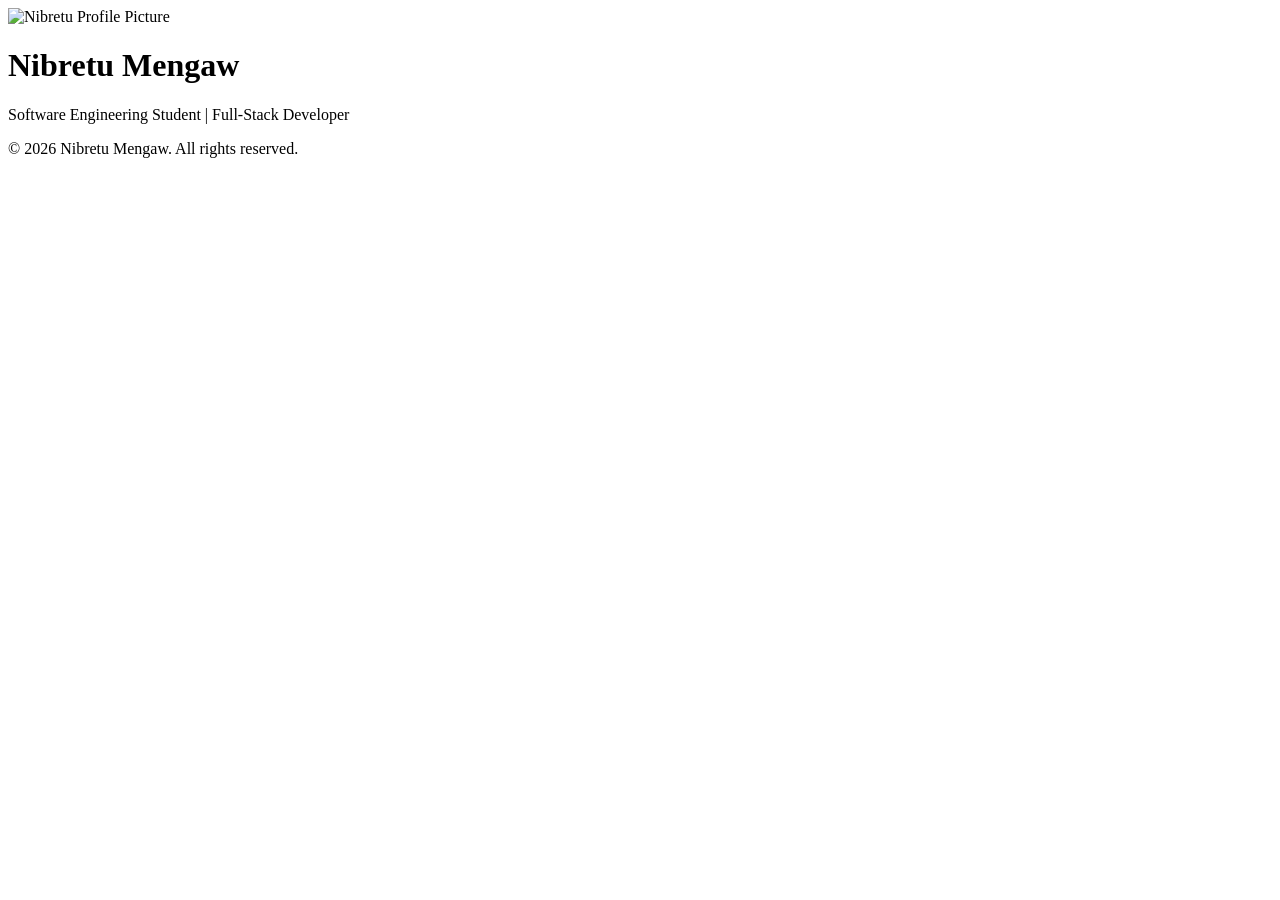
==== week1/bio/index.html @ 80489b50 "feat: add the header and footer part" ====
<!DOCTYPE html>
<html lang="en">
<head>
    <meta charset="UTF-8">
    <meta name="viewport" content="width=device-width, initial-scale=1.0">
    <title>Nibretu Mengaw - Bio</title>

    <link rel="stylesheet" href="style.css">
</head>

<body>

    <header class="hero">
        <img src="pp.png" alt="Nibretu Profile Picture">
        <h1>Nibretu Mengaw</h1>
        <p>
            Software Engineering Student | Full-Stack Developer
        </p>
    </header>


    <footer>

        <p>
            © 2026 Nibretu Mengaw. All rights reserved.
        </p>

    </footer>

</body>
</html>
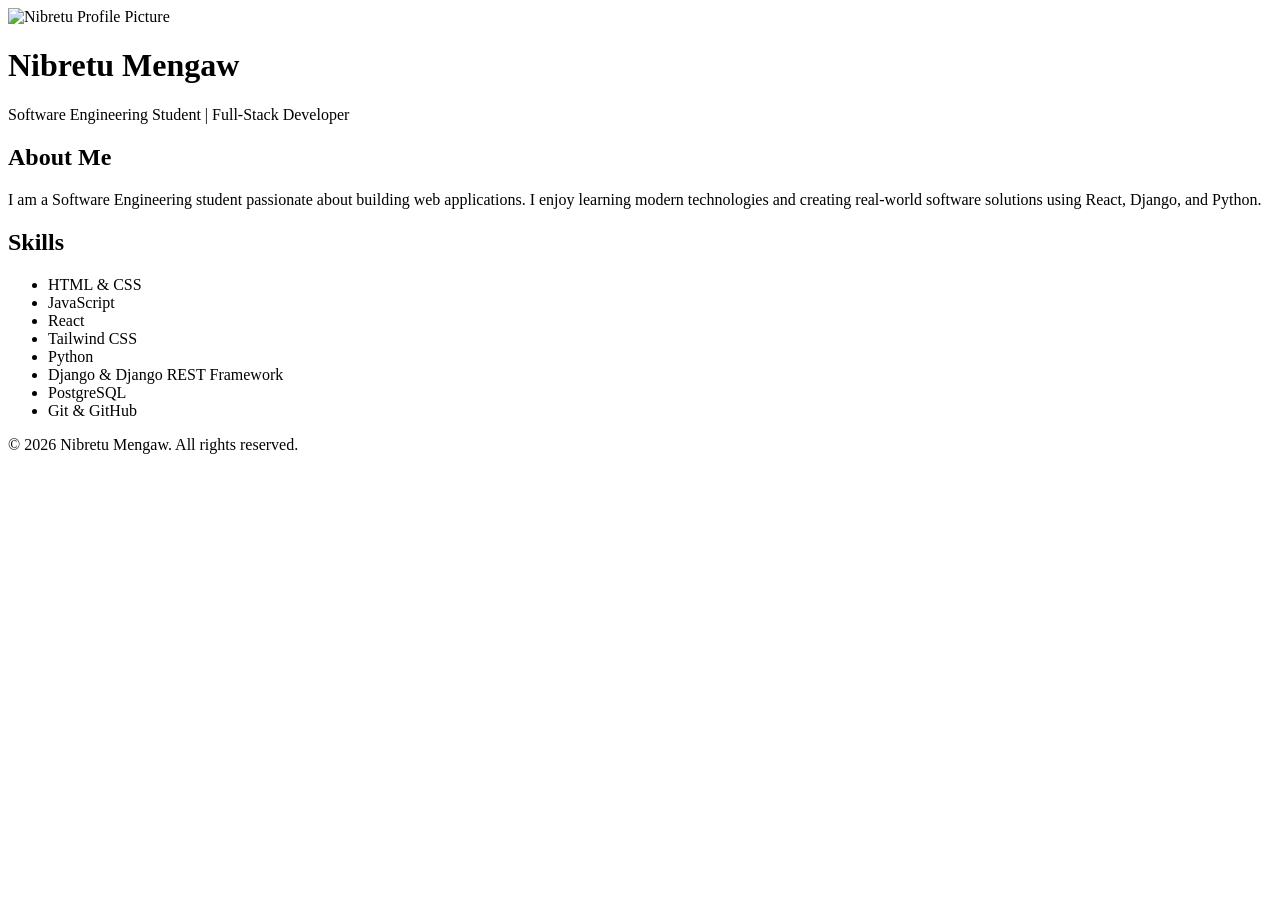
==== commit 869b6858: "feat: add the about me and the skills section" ====
--- a/week1/bio/index.html
+++ b/week1/bio/index.html
@@ -18,6 +18,33 @@
         </p>
     </header>
 
+    <main>
+        <section class="card">
+            <h2>About Me</h2>
+            <p>
+                I am a Software Engineering student passionate about
+                building web applications. I enjoy learning modern
+                technologies and creating real-world software solutions
+                using React, Django, and Python.
+            </p>
+        </section>
+
+        <section class="card">
+            <h2>Skills</h2>
+            <ul class="skills">
+                <li>HTML & CSS</li>
+                <li>JavaScript</li>
+                <li>React</li>
+                <li>Tailwind CSS</li>
+                <li>Python</li>
+                <li>Django & Django REST Framework</li>
+                <li>PostgreSQL</li>
+                <li>Git & GitHub</li>
+            </ul>
+        </section>
+
+
+    </main>
 
     <footer>
 
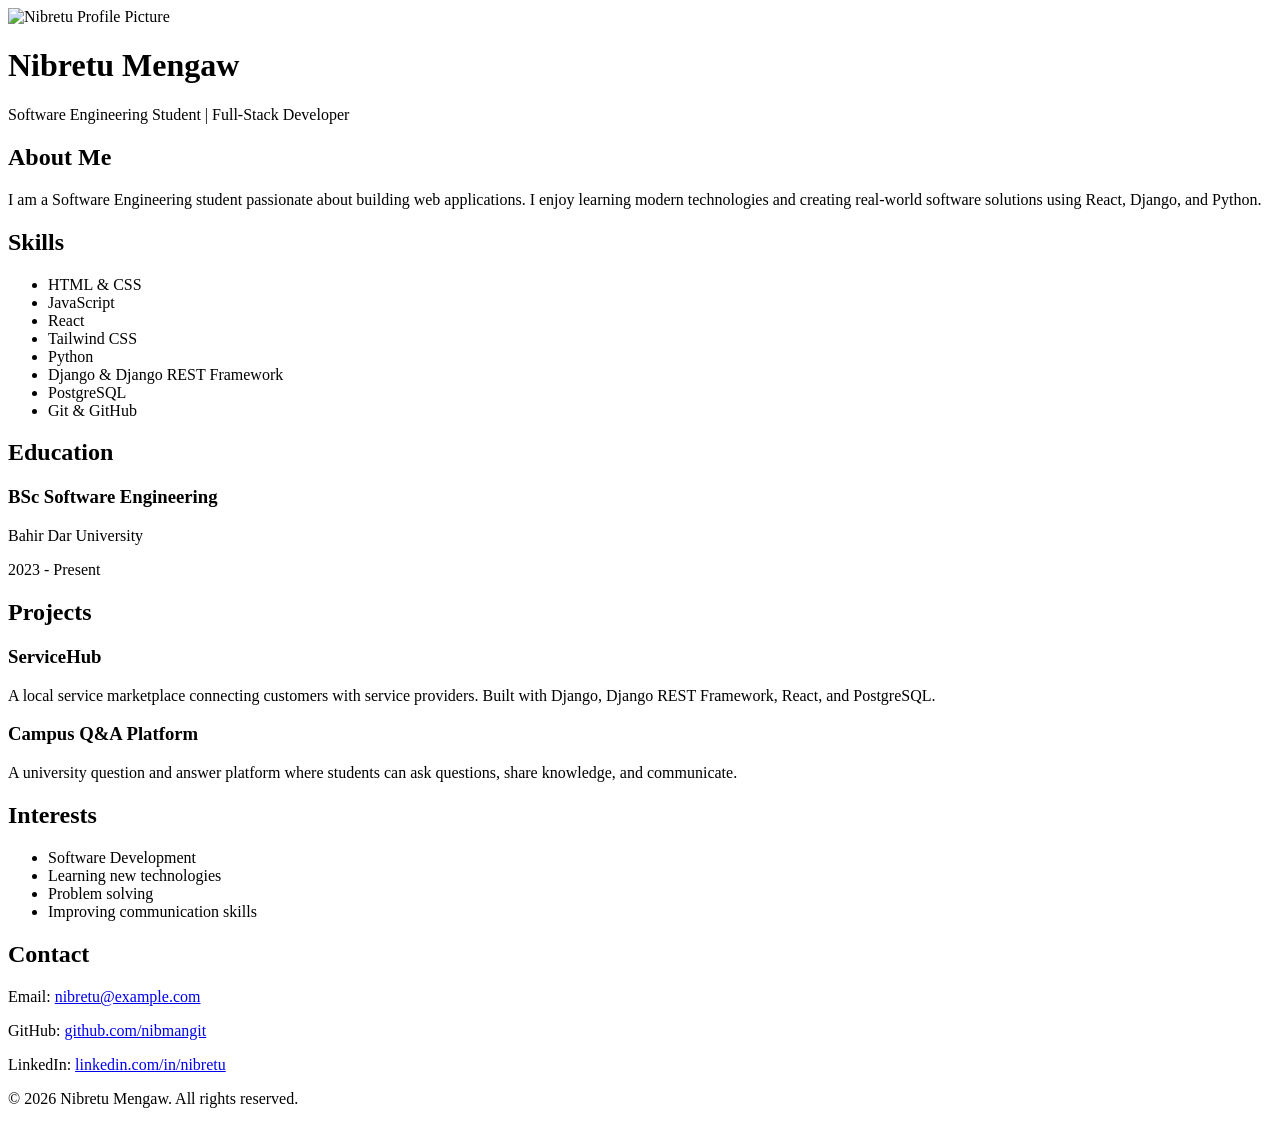
==== commit 03b0655a: "feat: add the projects, interests and the contacts section" ====
--- a/week1/bio/index.html
+++ b/week1/bio/index.html
@@ -43,6 +43,74 @@
             </ul>
         </section>
 
+        <section class="card">
+            <h2>Education</h2>
+            <h3>BSc Software Engineering</h3>
+            <p>
+                Bahir Dar University
+            </p>
+            <p>
+                2023 - Present
+            </p>
+        </section>
+
+
+        <section class="card">
+            <h2>Projects</h2>
+            <div class="project">
+                <h3>ServiceHub</h3>
+                <p>
+                    A local service marketplace connecting customers
+                    with service providers. Built with Django,
+                    Django REST Framework, React, and PostgreSQL.
+                </p>
+            </div>
+
+            <div class="project">
+                <h3>Campus Q&A Platform</h3>
+                <p>
+                    A university question and answer platform where
+                    students can ask questions, share knowledge,
+                    and communicate.
+                </p>
+            </div>
+
+        </section>
+
+        <section class="card">
+            <h2>Interests</h2>
+            <ul>
+                <li>Software Development</li>
+                <li>Learning new technologies</li>
+                <li>Problem solving</li>
+                <li>Improving communication skills</li>
+            </ul>
+        </section>
+
+        <section class="card">
+            <h2>Contact</h2>
+            <p>
+                Email:
+                <a href="mailto:nibretu@example.com">
+                    nibretu@example.com
+                </a>
+            </p>
+            <p>
+                GitHub:
+                <a href="https://github.com/nibmangit">
+                    github.com/nibmangit
+                </a>
+            </p>
+
+            <p>
+                LinkedIn:
+                <a href="https://linkedin.com/in/nibretu">
+                    linkedin.com/in/nibretu
+                </a>
+            </p>
+
+        </section>
+
 
     </main>
 
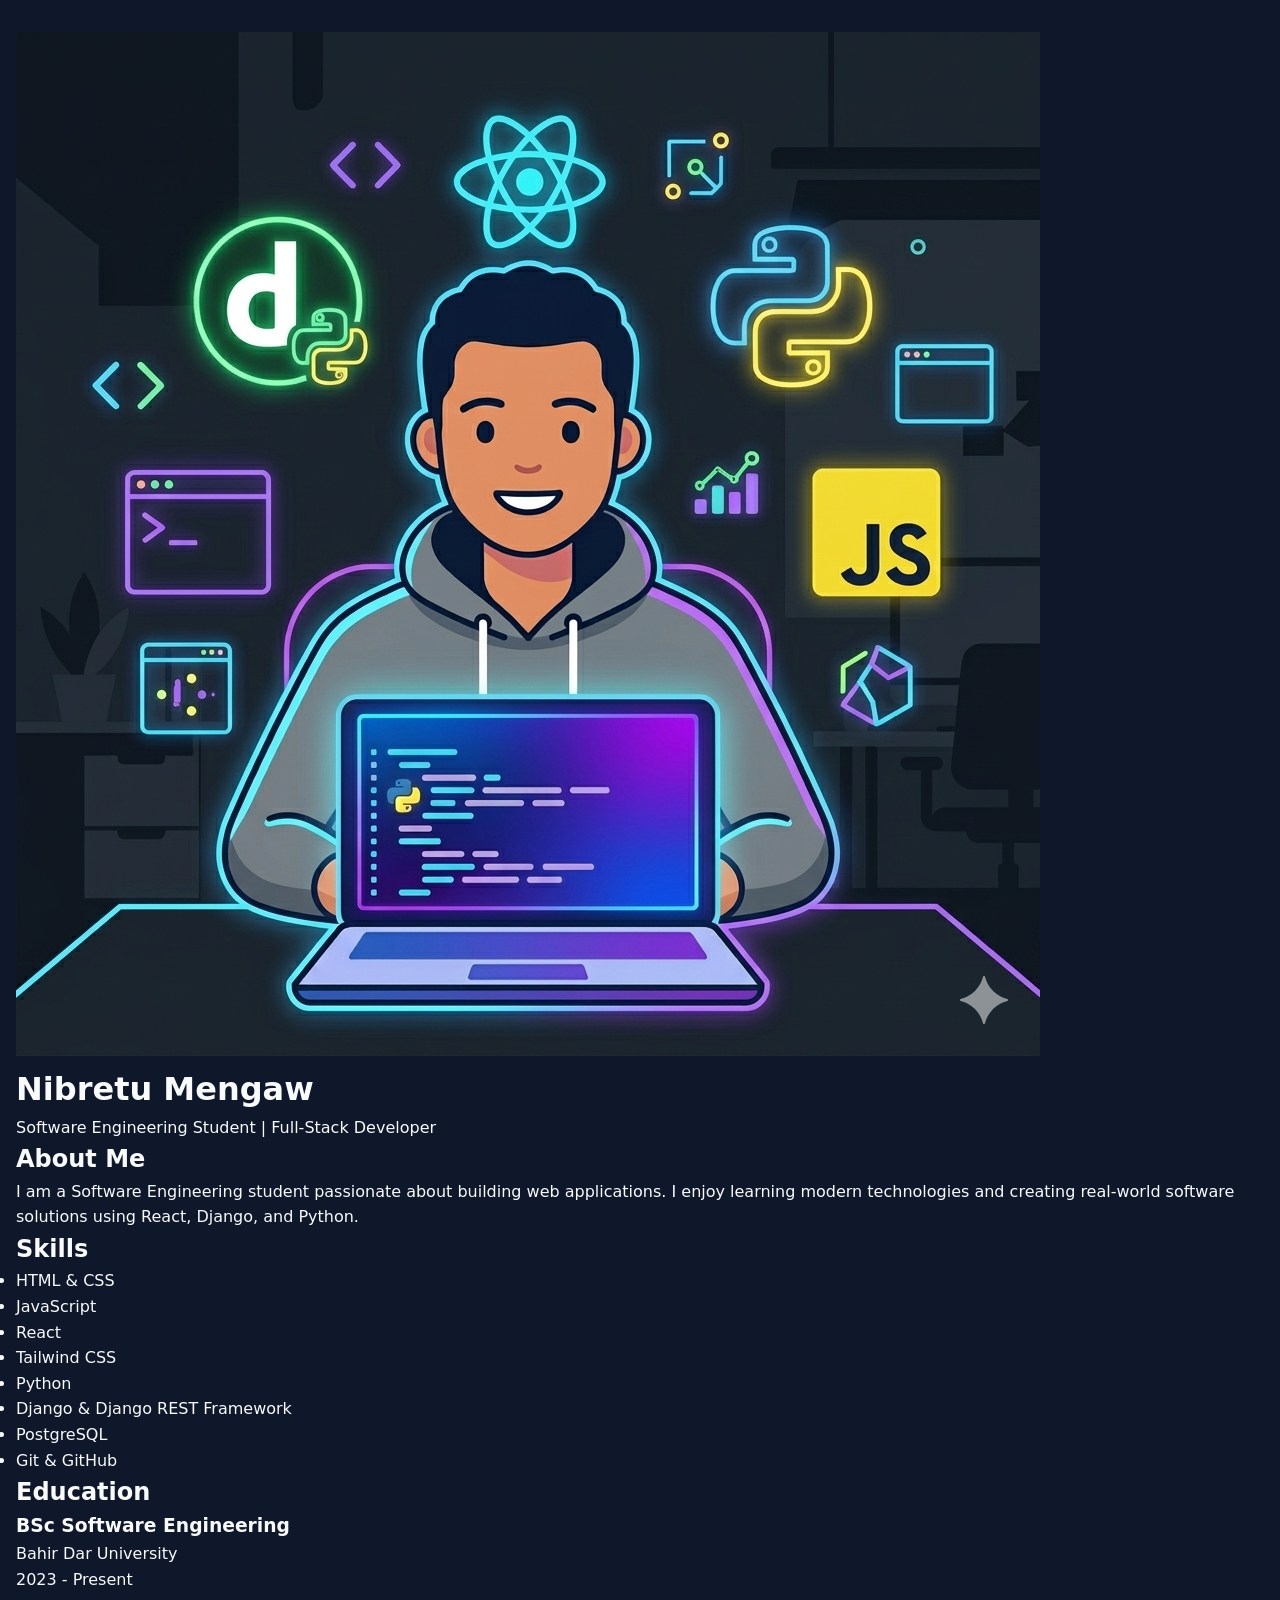
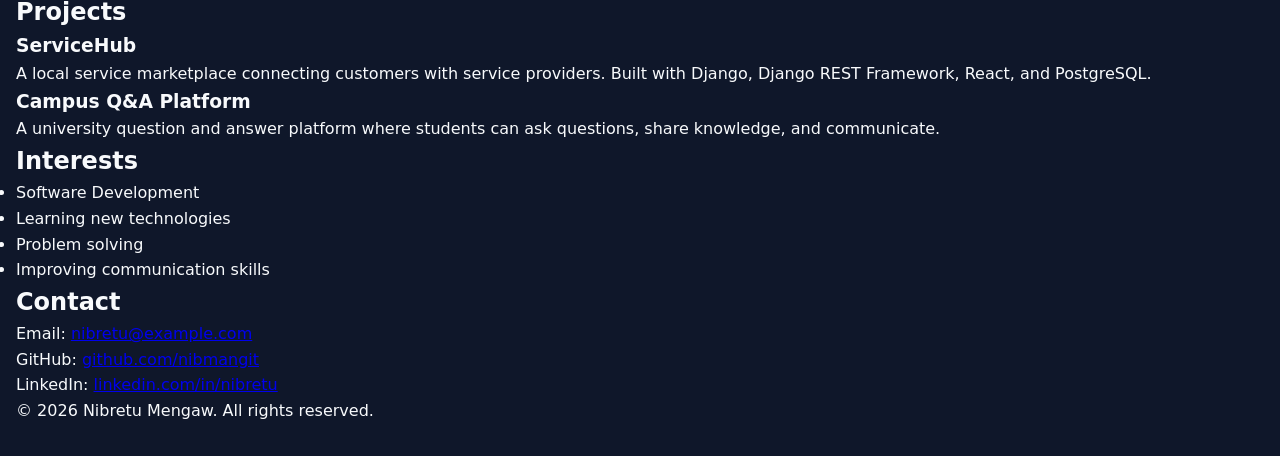
==== commit 07100acb: "feat: add the global css variables and main body style" ====
--- a/week1/bio/index.html
+++ b/week1/bio/index.html
@@ -114,6 +114,8 @@
 
     </main>
 
+
+
     <footer>
 
         <p>
--- a/week1/bio/style.css
+++ b/week1/bio/style.css
@@ -0,0 +1,29 @@
+   /* 1. CSS Variables & Reset  */
+:root {
+    --bg-color: #0f172a;
+    --card-bg: #1e293b;
+    --text-primary: #f8fafc;
+    --text-secondary: #94a3b8;
+    --accent-color: #38bdf8;
+    --accent-hover: #0ea5e9;
+    --border-color: #334155;
+    --radius: 12px;
+    --transition: all 0.3s ease;
+}
+
+* {
+    margin: 0;
+    padding: 0;
+    box-sizing: border-box;
+}
+
+body {
+    font-family: 'Segoe UI', system-ui, -apple-system, sans-serif;
+    background-color: var(--bg-color);
+    color: var(--text-primary);
+    line-height: 1.6;
+    display: flex;
+    flex-direction: column;
+    min-height: 100vh;
+    padding: 2rem 1rem;
+}
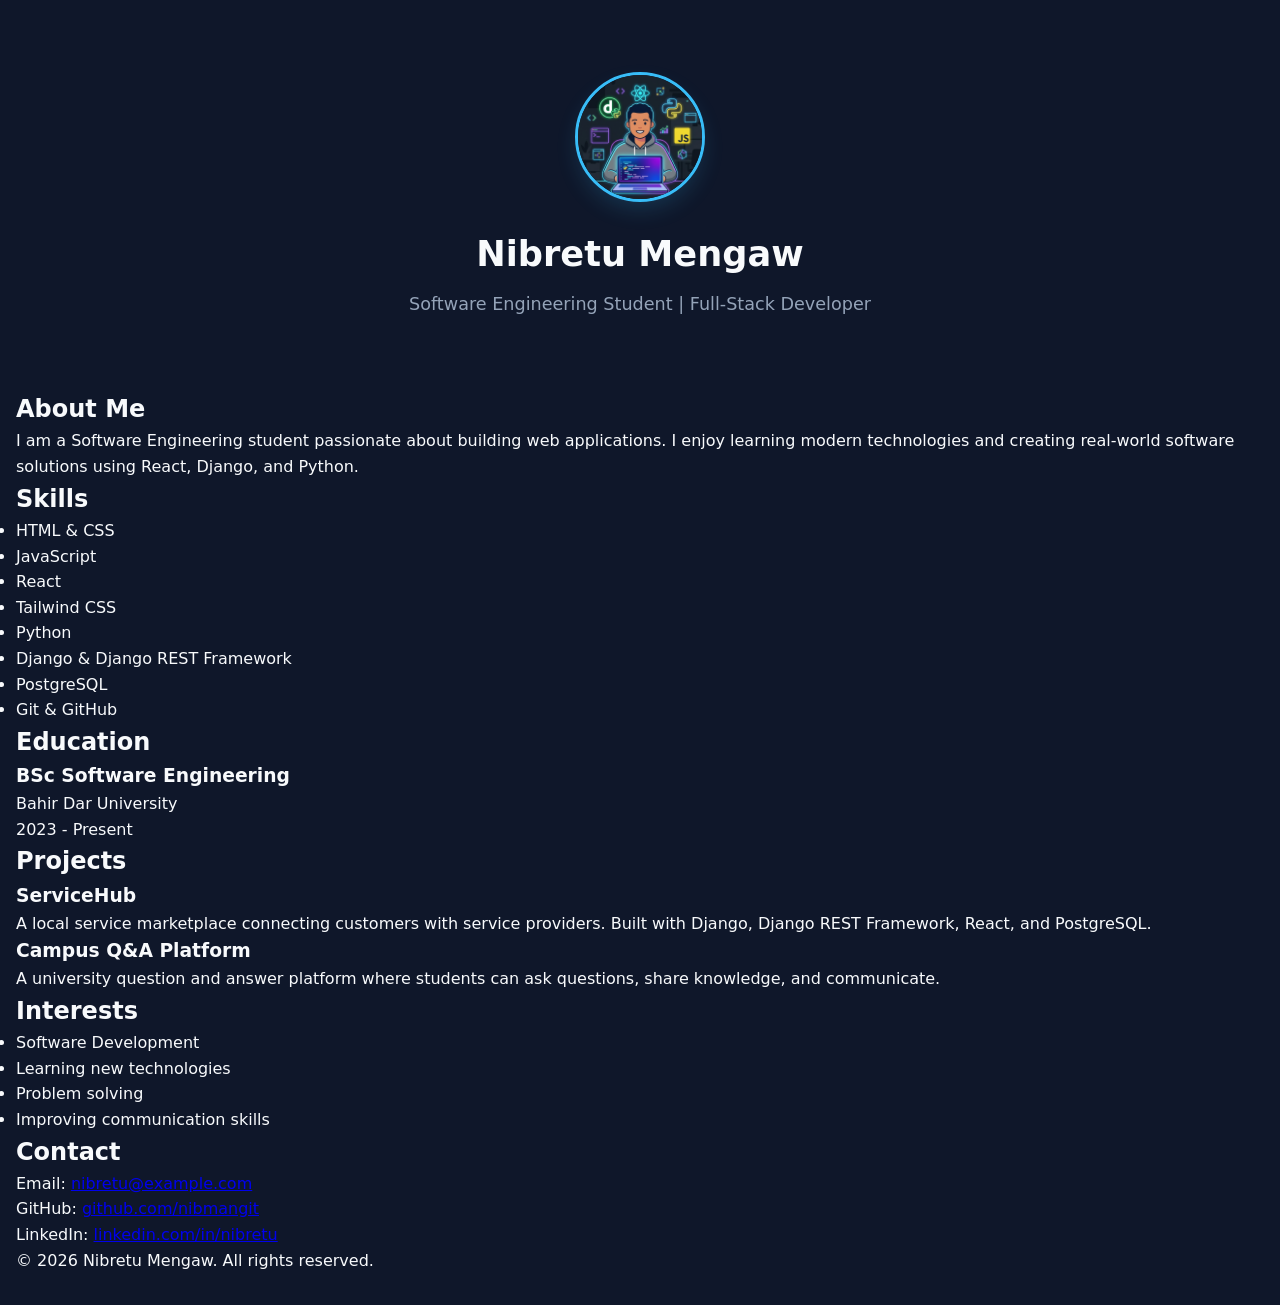
==== commit 4d4898e0: "feat: add the header and hero section style" ====
--- a/week1/bio/index.html
+++ b/week1/bio/index.html
@@ -108,10 +108,7 @@
                     linkedin.com/in/nibretu
                 </a>
             </p>
-
         </section>
-
-
     </main>
 
 
--- a/week1/bio/style.css
+++ b/week1/bio/style.css
@@ -1,4 +1,4 @@
-   /* 1. CSS Variables & Reset  */
+   /* 1. CSS Variables & main body  */
 :root {
     --bg-color: #0f172a;
     --card-bg: #1e293b;
@@ -26,4 +26,71 @@
     flex-direction: column;
     min-height: 100vh;
     padding: 2rem 1rem;
+}
+
+/* 2. Navigation Header */ 
+.site-header {
+    width: 100%;
+    max-width: 700px;
+    margin: 0 auto 2rem auto;
+    display: flex;
+    justify-content: space-between;
+    align-items: center;
+    padding: 1rem 1.5rem;
+    background-color: var(--card-bg);
+    border: 1px solid var(--border-color);
+    border-radius: var(--radius);
+}
+
+.logo {
+    font-size: 1.1rem;
+    font-weight: 700;
+    color: var(--accent-color);
+    text-decoration: none;
+}
+
+.nav-links {
+    list-style: none;
+    display: flex;
+    gap: 1.5rem;
+}
+
+.nav-links a {
+    color: var(--text-secondary);
+    text-decoration: none;
+    font-size: 0.95rem;
+    transition: var(--transition);
+}
+
+.nav-links a:hover {
+    color: var(--accent-color);
+}
+
+/* 3. Hero Section */
+.hero {
+    text-align: center;
+    max-width: 700px;
+    margin: 0 auto 2rem auto;
+    padding: 2.5rem 1rem;
+}
+
+.hero img {
+    width: 130px;
+    height: 130px;
+    border-radius: 50%;
+    object-fit: cover;
+    border: 3px solid var(--accent-color);
+    margin-bottom: 1rem;
+    box-shadow: 0 10px 25px -5px rgba(56, 189, 248, 0.2);
+}
+
+.hero h1 {
+    font-size: 2.2rem;
+    font-weight: 700;
+    margin-bottom: 0.5rem;
+}
+
+.hero p {
+    color: var(--text-secondary);
+    font-size: 1.1rem;
 }
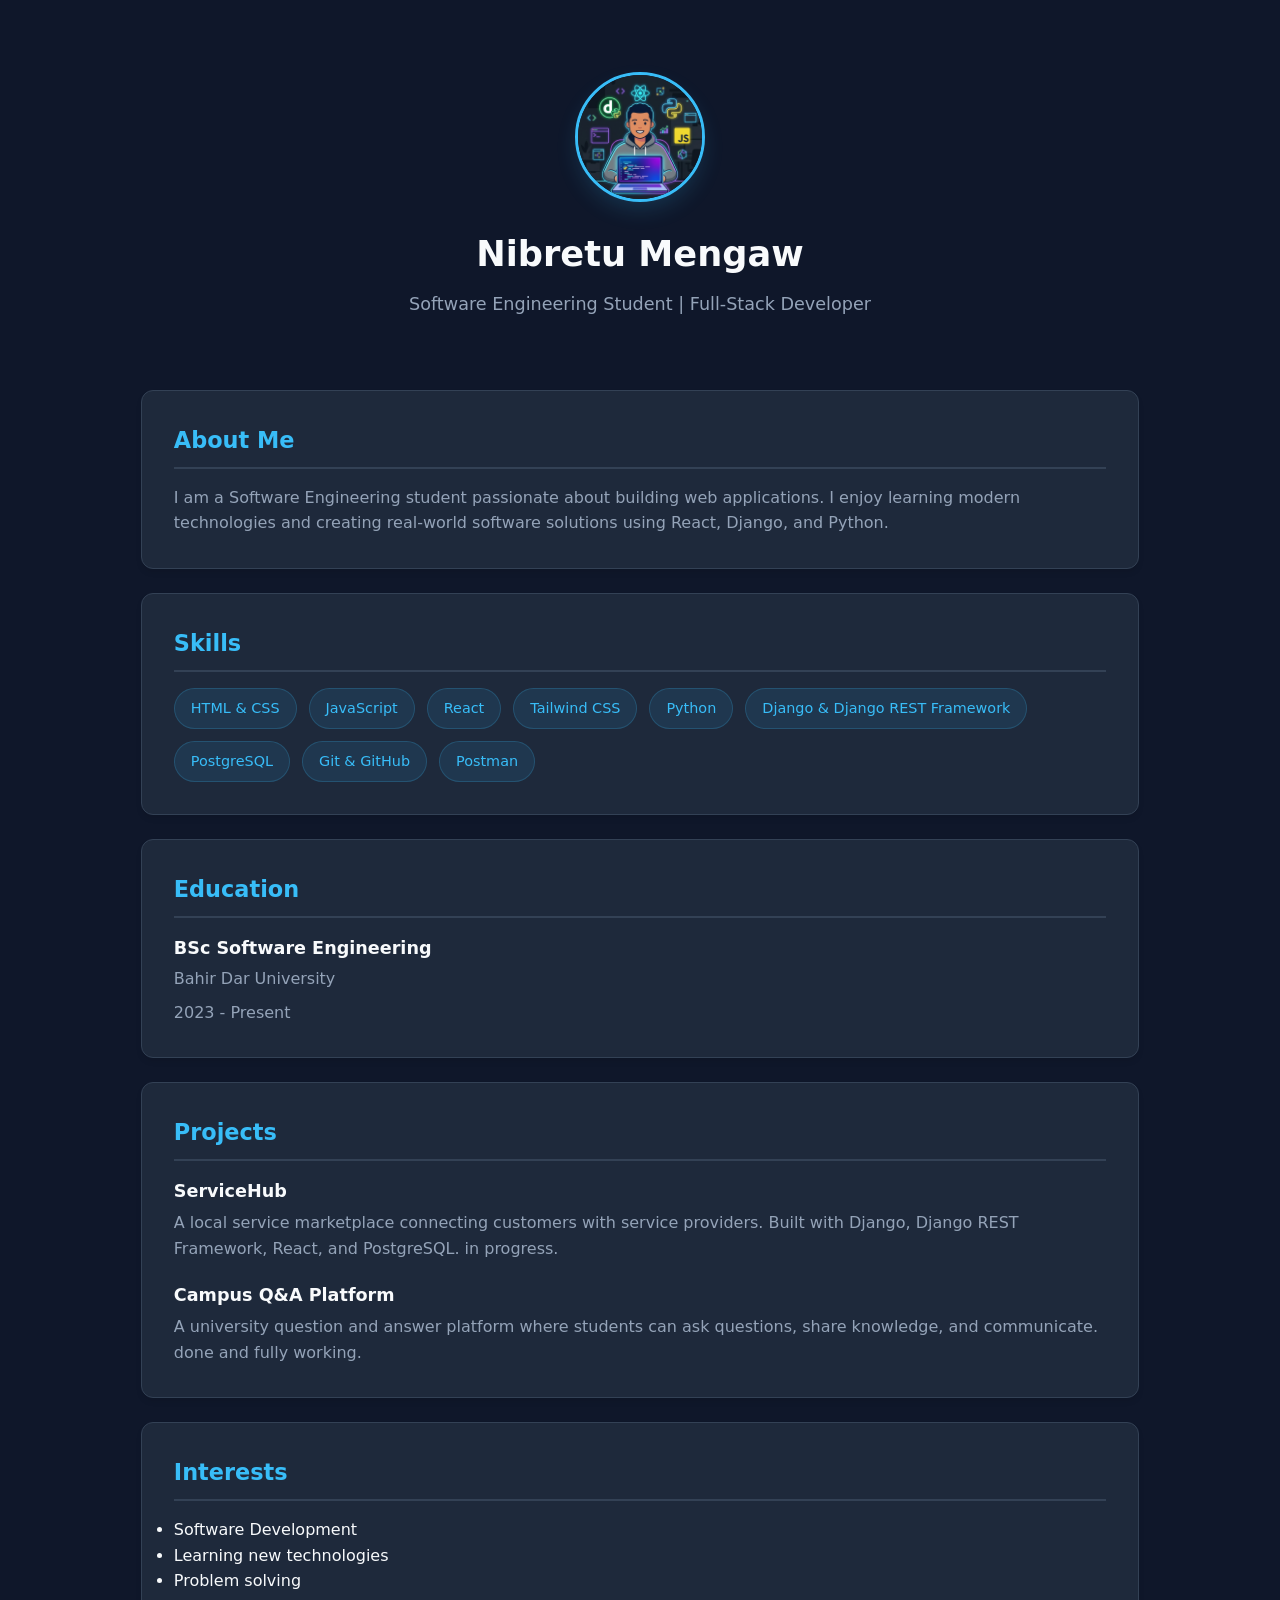
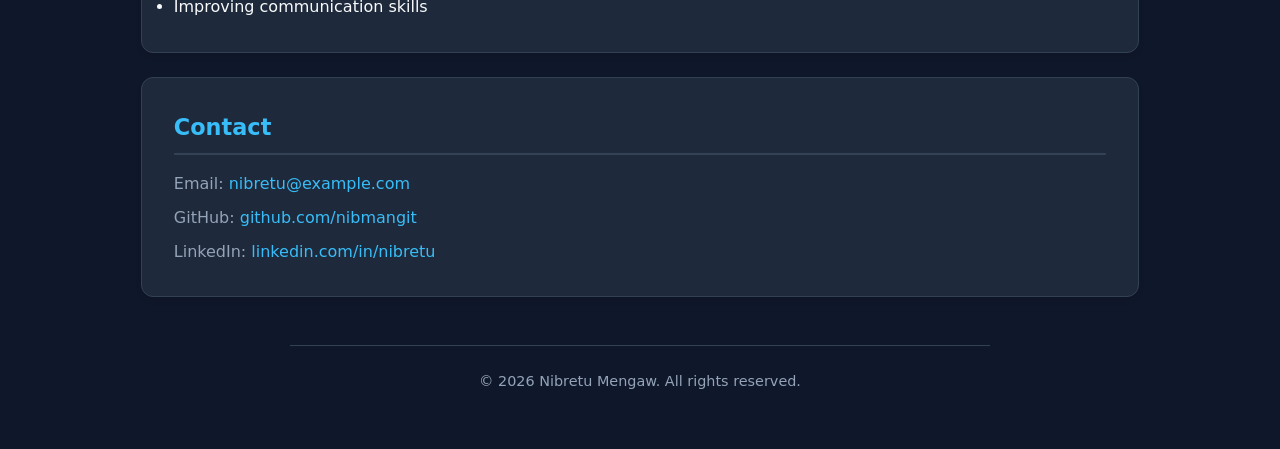
==== commit 02426053: "fix: finalize the project and correct the redirect link." ====
--- a/week1/bio/index.html
+++ b/week1/bio/index.html
@@ -40,6 +40,7 @@
                 <li>Django & Django REST Framework</li>
                 <li>PostgreSQL</li>
                 <li>Git & GitHub</li>
+                <li>Postman</li>
             </ul>
         </section>
 
@@ -62,7 +63,7 @@
                 <p>
                     A local service marketplace connecting customers
                     with service providers. Built with Django,
-                    Django REST Framework, React, and PostgreSQL.
+                    Django REST Framework, React, and PostgreSQL. in progress.
                 </p>
             </div>
 
@@ -71,7 +72,7 @@
                 <p>
                     A university question and answer platform where
                     students can ask questions, share knowledge,
-                    and communicate.
+                    and communicate. done and fully working.
                 </p>
             </div>
 
@@ -104,7 +105,7 @@
 
             <p>
                 LinkedIn:
-                <a href="https://linkedin.com/in/nibretu">
+                <a href="https://www.linkedin.com/in/nibretu-mengaw-579380373">
                     linkedin.com/in/nibretu
                 </a>
             </p>
--- a/week1/bio/style.css
+++ b/week1/bio/style.css
@@ -11,7 +11,7 @@
     --transition: all 0.3s ease;
 }
 
-* {
+*{
     margin: 0;
     padding: 0;
     box-sizing: border-box;
@@ -93,4 +93,111 @@
 .hero p {
     color: var(--text-secondary);
     font-size: 1.1rem;
+}
+
+/* 4. Main page and Card Section */
+main {
+    max-width: 80%;
+    width: 100%;
+    margin: 0 auto;
+    display: flex;
+    flex-direction: column;
+    gap: 1.5rem;
+}
+
+.card {
+    background-color: var(--card-bg);
+    border: 1px solid var(--border-color);
+    border-radius: var(--radius);
+    padding: 2rem;
+    box-shadow: 0 4px 6px -1px rgba(0, 0, 0, 0.1);
+    transition: var(--transition);
+}
+
+.card:hover {
+    transform: translateY(-5px);
+    border-color: rgba(56, 189, 248, 0.4);
+}
+
+.card h2 {
+    font-size: 1.4rem;
+    margin-bottom: 1rem;
+    color: var(--accent-color);
+    border-bottom: 2px solid var(--border-color);
+    padding-bottom: 0.5rem;
+}
+
+.card p {
+    color: var(--text-secondary);
+}
+
+/* 5. other custom text and footer */
+
+ul.skills {
+    list-style: none;
+    display: flex;
+    flex-wrap: wrap;
+    gap: 0.75rem;
+    margin-top: 0.5rem;
+}
+
+ul.skills li {
+    background-color: rgba(56, 189, 248, 0.1);
+    color: var(--accent-color);
+    padding: 0.5rem 1rem;
+    border-radius: 50px;
+    font-size: 0.9rem;
+    font-weight: 500;
+    border: 1px solid rgba(56, 189, 248, 0.2);
+}
+
+/* Education Subheadings */
+.card h3 {
+    font-size: 1.1rem;
+    color: var(--text-primary);
+    margin-bottom: 0.25rem;
+}
+
+/* Projects Stack */
+.project {
+    margin-bottom: 1.25rem;
+}
+
+.project:last-child {
+    margin-bottom: 0;
+}
+
+.project h3 {
+    color: var(--text-primary);
+    font-size: 1.1rem;
+    margin-bottom: 0.3rem;
+}
+
+/* Contact Links */
+.card p a {
+    color: var(--accent-color);
+    text-decoration: none;
+    transition: var(--transition);
+}
+
+.card p a:hover {
+    text-decoration: underline;
+    color: var(--accent-hover);
+}
+
+.card p + p {
+    margin-top: 0.5rem;
+}
+ 
+footer {
+    text-align: center;
+    margin-top: 3rem;
+    padding: 1.5rem 0;
+    color: var(--text-secondary);
+    font-size: 0.9rem;
+    border-top: 1px solid var(--border-color);
+    max-width: 700px;
+    width: 100%;
+    margin-left: auto;
+    margin-right: auto;
 }
